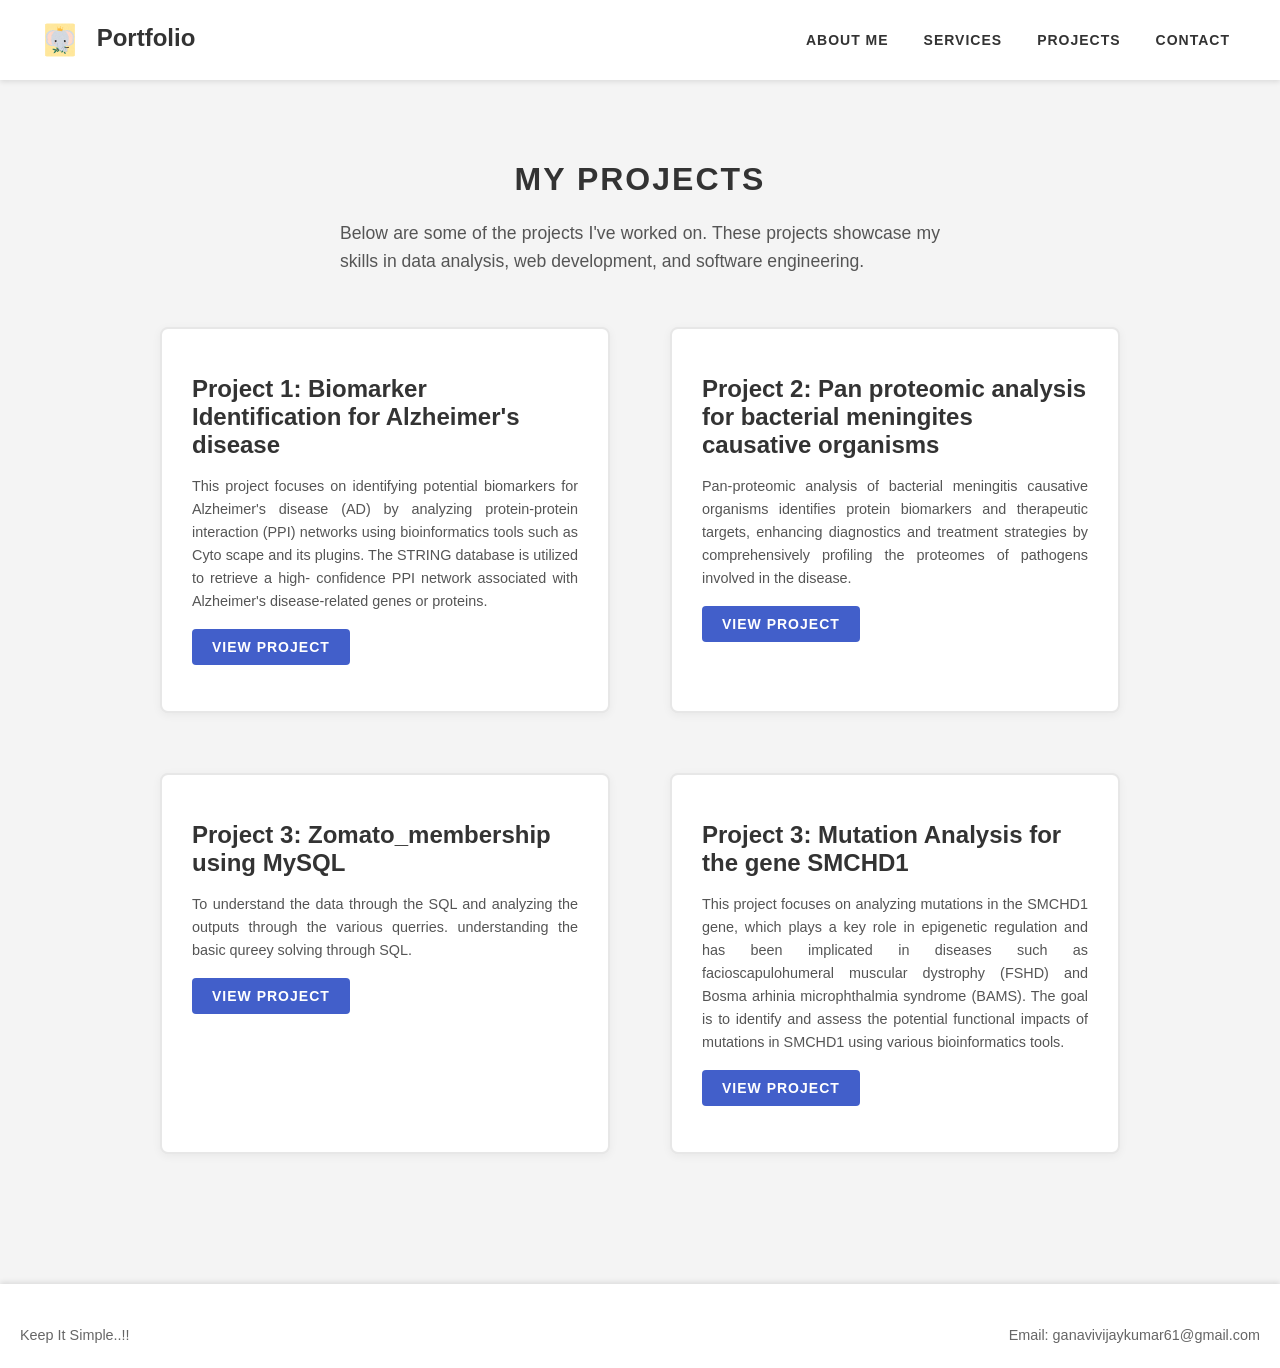
==== projects.html @ 9294e3aa "Add files via upload" ====
<!DOCTYPE html>
<html lang="en">
<head>
    <meta charset="UTF-8">
    <meta name="viewport" content="width=device-width, initial-scale=1.0">
    <title>Projects - Portfolio</title>
    <link rel="stylesheet" href="./assets/css/styles.css">
    <style>
   

        a {
            text-decoration: none;
            margin: 1rem 0;
            font-weight: 600;
            text-transform: uppercase;
            font-size: 0.8125rem;
            letter-spacing: 1px;
            color: #5b7abb;
        }

        p {
            font-size: 0.9rem;
            margin: 1rem 0;
            line-height: 1.6;
            text-align: justify;
            color: #666;
        }

        section {
            max-width: 1000px;
            margin: 0 auto;
            text-align: center;
            padding: 60px 20px;
        }

        h3 {
            font-family: 'Montserrat', sans-serif;
            font-weight: 700;
            color: #333;
            font-size: 2rem;
            margin: 1.3rem 0;
            text-transform: uppercase;
            letter-spacing: 2px;
        }

        .section-lead {
            max-width: 600px;
            margin: 1rem auto 2rem;
            align-content: center;
            font-size: 1.1rem;
            color: #555;
        }

        /* Projects Grid Styles */
        .projects-grid {
            display: flex;
            align-items: stretch;
            flex-wrap: wrap;
            gap: 20px;
        }

        .project {
            background: #fff;
            margin: 20px;
            padding: 30px;
            border-radius: 8px;
            text-align: left;
            flex: 1 1 calc(33.333% - 40px);
            border: 2px solid #e7e7e7;
            transition: all 0.3s ease;
            box-shadow: 0 2px 10px rgba(0, 0, 0, 0.05);
            position: relative;
            overflow: hidden;
        }

        .project:hover {
            box-shadow: 0 8px 20px rgba(0, 0, 0, 0.15);
            transform: translateY(-5px);
        }

        .project i {
            font-size: 3rem;
            margin-bottom: 20px;
            color: #42b7ca;
        }

        .project h4 {
            font-family: 'Montserrat', sans-serif;
            font-weight: 600;
            color: #333;
            font-size: 1.5rem;
            margin: 1rem 0 0.6rem;
        }

        .project p {
            color: #555;
        }

        .project:before {
            content: "";
            position: absolute;
            top: 0;
            left: 0;
            width: 100%;
            height: 4px;
            background: linear-gradient(90deg, #42b7ca, #425fca, #9c42ca);
            transform: scaleX(0);
            transform-origin: left;
            transition: transform 0.3s ease;
        }

        .project:hover:before {
            transform: scaleX(1);
        }

        .project .cta {
            margin-top: auto;
            display: inline-block;
            color: #fff;
            background-color: #425fca;
            padding: 10px 20px;
            border-radius: 4px;
            font-size: 0.875rem;
            transition: background-color 0.3s ease;
        }

        .project .cta:hover {
            background-color: #333;
        }

        @media all and (max-width: 900px) {
            .projects-grid {
                flex-direction: column;
                gap: 0;
            }

            .project {
                margin: 20px auto;
            }
        }
    </style>
</head>
<body>
    <header>
        <div class="header-content">
            <div class="elephant">
                <h1><img src="./assets/images/elephant-svgrepo-com.svg" alt="Elephant Icon"> Portfolio</h1>
            </div>
            <button class="menu-toggle" aria-label="Toggle navigation">
                <span class="bar"></span>
                <span class="bar"></span>
                <span class="bar"></span>
            </button>
            <nav class="nav-menu">
                <a href="index.html">ABOUT ME</a>
                <a href="services.html">SERVICES</a>
                <a href="projects.html">PROJECTS</a>
                <a href="contact.html">CONTACT</a>
            </nav>
        </div>
    </header>

    <section>
        <h3>My Projects</h3>
        <p class="section-lead">Below are some of the projects I've worked on. These projects showcase my skills in data analysis, web development, and software engineering.</p>
        <div class="projects-grid">
            <div class="project project1">
                <i class="ti-desktop"></i>
                <h4>Project 1: Biomarker Identification for Alzheimer's disease</h4>
                <p>This project focuses on identifying potential biomarkers for Alzheimer's disease (AD) by analyzing protein-protein interaction (PPI) networks using bioinformatics tools such as Cyto scape and its plugins. The STRING database is utilized to retrieve a high- confidence PPI network associated with Alzheimer's disease-related genes or proteins.</p>
                <a href="#" class="cta">View Project</a>
            </div>

            <div class="project project2">
                <i class="ti-mobile"></i>
                <h4>Project 2: Pan proteomic analysis for bacterial meningites causative organisms</h4>
                <p>Pan-proteomic analysis of bacterial meningitis causative organisms identifies protein biomarkers and therapeutic targets,
                    enhancing diagnostics and treatment strategies by comprehensively profiling the proteomes of pathogens involved in the disease.</p>
                <a href="#" class="cta">View Project</a>
            </div>

            <div class="project project3">
                <i class="ti-cloud"></i>
                <h4>Project 3: Zomato_membership using MySQL</h4>
                <p>To understand the data through the SQL and analyzing the outputs through the various querries. understanding the basic qureey solving through SQL.</p>
                <a href="#" class="cta">View Project</a>
            </div>
            <div class="project project3">
                <i class="ti-cloud"></i>
                <h4>Project 3: Mutation Analysis for the gene SMCHD1</h4>
                <p>This project focuses on analyzing mutations in the SMCHD1 gene, which plays a key role in epigenetic regulation and has been implicated in diseases such as facioscapulohumeral muscular dystrophy (FSHD) and Bosma arhinia microphthalmia syndrome (BAMS). The goal is to identify and assess the potential functional impacts of mutations in SMCHD1 using various bioinformatics tools.</p>
                <a href="#" class="cta">View Project</a>
            </div>
        </div>
    </section>

    <footer>
        <div class="footer-info">
            <p>Keep It Simple..!!</p>
            <p>Email: ganavivijaykumar61@gmail.com</p>
        </div>
    </footer>

    <script src="./assets/js/script.js"></script>
</body>
</html>
---- assets/css/styles.css ----
body {
    font-family: Arial, sans-serif;
    margin: 0;
    padding: 0;
    background-color: #f4f4f4;
    color: #333;
}

header {
    background-color: white;
    padding: 20px;
    box-shadow: 0 2px 5px rgba(0, 0, 0, 0.1);
    position: relative; /* Ensure the menu toggle is positioned correctly */
}

.header-content {
    max-width: 1200px;
    margin: 0 auto;
    display: flex;
    justify-content: space-between;
    align-items: center;
    position: relative;
}

.header-content h1 {
    font-size: 24px;
    margin: 0;
}

.header-content h1 span {
    color: #999;
}

header nav a {
    margin: 0 10px;
    text-decoration: none;
    color: #333;
    font-size: 14px;
    font-weight: bold;
}

header nav a:hover {
    color: #007bff;
}

.menu-toggle {
    display: none;
    background: none;
    border: none;
    cursor: pointer;
    padding: 10px;
    position: absolute;
    right: 20px;
    z-index: 1000;
}

.menu-toggle .bar {
    display: block;
    width: 25px;
    height: 3px;
    background: #333;
    margin: 5px auto;
    transition: 0.3s;
}

.nav-menu {
    display: flex;
    flex-direction: row;
    gap: 15px;
}

.nav-menu a {
    text-decoration: none;
    color: #333;
    font-size: 14px;
    font-weight: bold;
}

.nav-menu a:hover {
    color: #007bff;
}

.nav-menu.active {
    display: flex;
}

.intro-section {
    display: flex;
    background-color: #f4f4f4;
    padding: 20px;
    position: relative;
}

.left-side {
    background-color: #fcecdf;
    width: 30%;
    padding: 20px;
    box-shadow: 0 2px 10px rgba(0, 0, 0, 0.1);
    position: relative;
}

.card {
    background-color: #f7efe9;
    padding: 50px 10px;
    box-shadow: 0 2px 10px rgba(0, 0, 0, 0.1);
    text-align: center;
    width: 300px;
    height: auto;
    position: absolute;
    top: 40px;
    left: 200px;
}

.card img {
    border-radius: 50%;
    margin-bottom: 10px;
    width: 200px;
    height: 200px;
}

.card h2 {
    font-size: 20px;
    margin-bottom: 10px;
}

.card p {
    font-size: 14px;
    color: #666;
}

.social-icons {
    display: flex;
    gap: 10px;
    justify-content: center;
}

.social-icons a {
    margin: 5px;
    text-decoration: none;
    color: #333;
    font-size: 18px;
}

.social-icons a:hover {
    color: #007bff;
}

.social-icons img {
    width: 24px;
    height: 24px;
    vertical-align: middle;
}

.main-content {
    max-width: 600px;
    flex-grow: 1;
    height: 500px;
    margin-left: 180px;
    margin-top: 50px;
}

.main-content h1 {
    font-size: 36px;
    line-height: 1.2;
    margin-bottom: 20px;
}

.main-content p {
    font-size: 18px;
    margin-bottom: 20px;
}

.main-content .buttons .btn {
    background-color: #007bff;
    color: white;
    padding: 10px 20px;
    text-decoration: none;
    margin-right: 10px;
    font-size: 14px;
    border-radius: 5px;
}

.main-content .buttons .btn:hover {
    background-color: #0056b3;
}

.description {
    margin-top: 20px;
    font-size: 14px;
    line-height: 1.6;
}

footer {
    background-color: white;
    padding: 20px;
    box-shadow: 0 -2px 5px rgba(0, 0, 0, 0.1);
    text-align: center;
    margin-top: 50px;
}

footer p {
    margin: 0;
}

.footer-info {
    display: flex;
    justify-content: space-between;
    margin-top: 20px;
    font-size: 14px;
}

.footer-info p {
    margin: 0;
}

.footer-social a {
    margin: 0 10px;
    text-decoration: none;
    color: #333;
}

.footer-social a:hover {
    color: #007bff;
}

@media (max-width: 768px) {
    .header-content {
        flex-direction: column;
        text-align: center;
    }

    .menu-toggle {
        display: block;
    }

    .nav-menu {
        display: none;
        flex-direction: column;
        position: fixed;
        top: 0;
        right: 0;
        width: 100%;
        height: 100%;
        background-color: white;
        box-shadow: 0 2px 5px rgba(0, 0, 0, 0.2);
        padding: 20px;
        z-index: 1000;
        justify-content: center;
        align-items: center;
    }

    .nav-menu a {
        font-size: 24px;
        margin: 15px 0;
    }

    .nav-menu.active {
        display: flex;
    }

    .intro-section {
        flex-direction: column;
        align-items: center;
        text-align: center;
    }

    .left-side {
        width: 100%;
        margin-bottom: 20px;
        padding: 0;
        box-shadow: none;
    }

    .card {
        position: static;
        margin: 0 auto;
        width: 90%;
    }

    .main-content {
        margin-left: 0;
        margin-top: 20px;
        width: 90%;
    }

    .main-content h1 {
        font-size: 28px;
    }

    .main-content p, .description {
        font-size: 16px;
    }

    .footer-info {
        text-align: center;
        flex-direction: column;
    }
}

@media (max-width: 480px) {
    .header-content h1 {
        font-size: 20px;
    }

    .main-content h1 {
        font-size: 24px;
    }

    .main-content p, .description {
        font-size: 14px;
    }

    .footer-info {
        flex-direction: column;
    }

    .card {
        width: 80%;
        margin: 0 auto;
    }

    .main-content {
        width: 90%;
        margin: 20px auto;
    }

    
}

.elephant img {
    border-radius: 40%;
    width: 40px;
    height: auto;
    margin-right: 10px;
    vertical-align: middle;
}
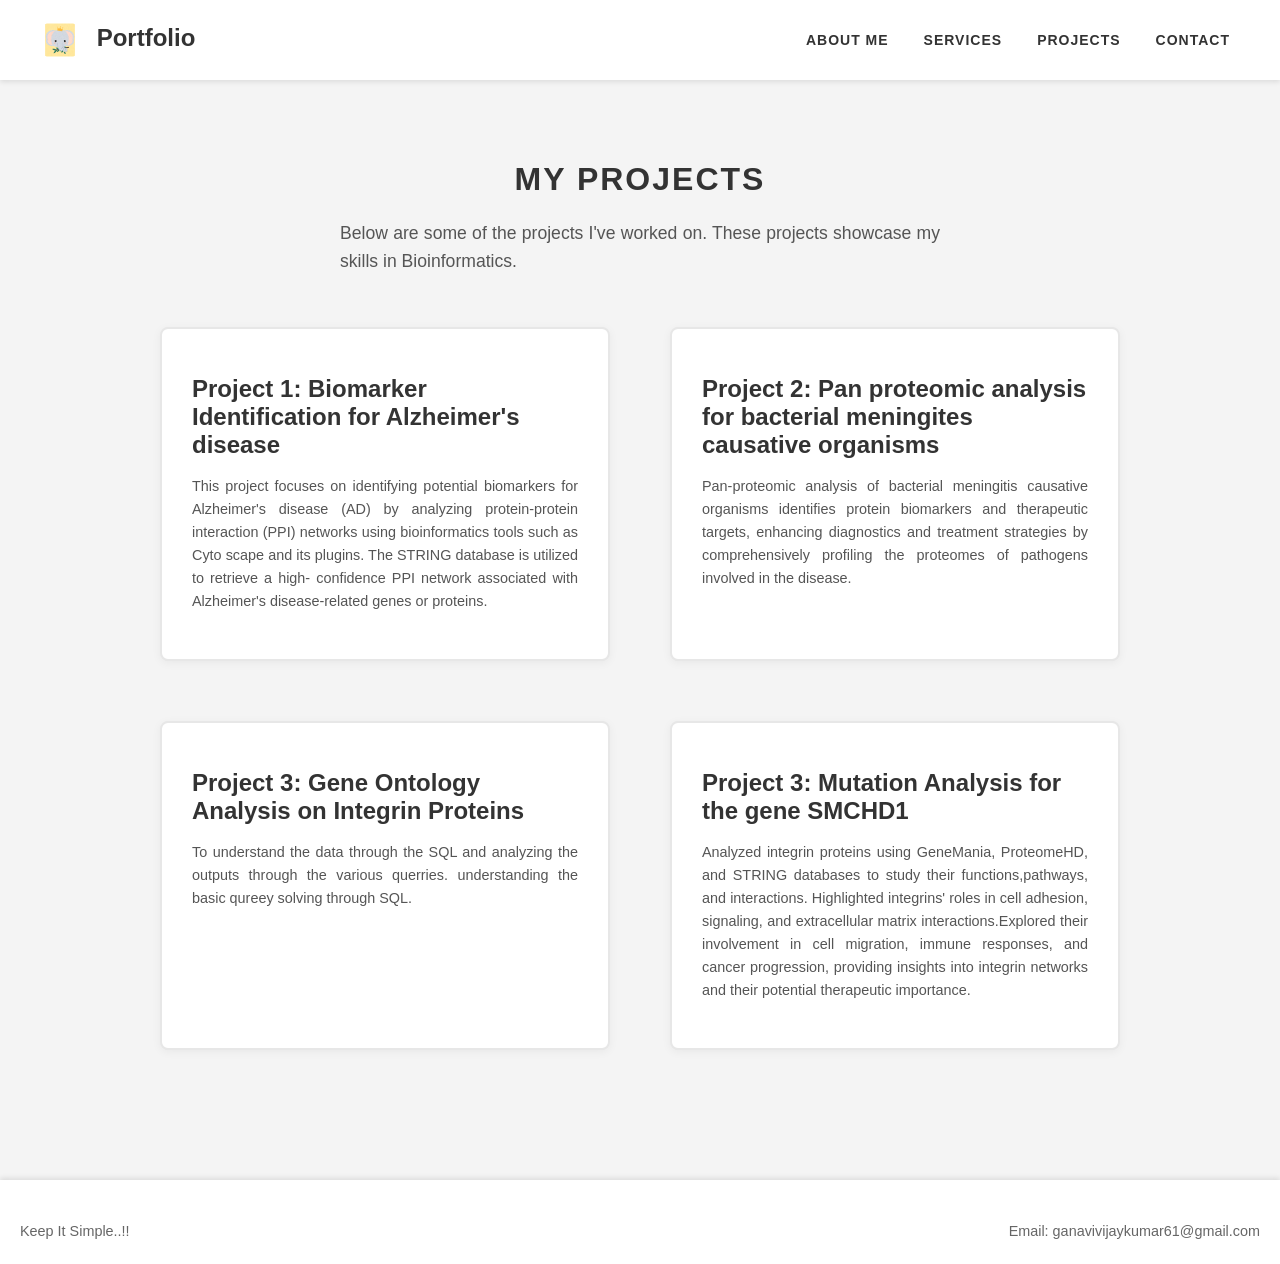
==== commit 01545363: "projects.html" ====
--- a/projects.html
+++ b/projects.html
@@ -162,13 +162,13 @@
 
     <section>
         <h3>My Projects</h3>
-        <p class="section-lead">Below are some of the projects I've worked on. These projects showcase my skills in data analysis, web development, and software engineering.</p>
+        <p class="section-lead">Below are some of the projects I've worked on. These projects showcase my skills in Bioinformatics.</p>
         <div class="projects-grid">
             <div class="project project1">
                 <i class="ti-desktop"></i>
                 <h4>Project 1: Biomarker Identification for Alzheimer's disease</h4>
                 <p>This project focuses on identifying potential biomarkers for Alzheimer's disease (AD) by analyzing protein-protein interaction (PPI) networks using bioinformatics tools such as Cyto scape and its plugins. The STRING database is utilized to retrieve a high- confidence PPI network associated with Alzheimer's disease-related genes or proteins.</p>
-                <a href="#" class="cta">View Project</a>
+<!--                 <a href="#" class="cta">View Project</a> -->
             </div>
 
             <div class="project project2">
@@ -176,20 +176,20 @@
                 <h4>Project 2: Pan proteomic analysis for bacterial meningites causative organisms</h4>
                 <p>Pan-proteomic analysis of bacterial meningitis causative organisms identifies protein biomarkers and therapeutic targets,
                     enhancing diagnostics and treatment strategies by comprehensively profiling the proteomes of pathogens involved in the disease.</p>
-                <a href="#" class="cta">View Project</a>
+<!--                 <a href="#" class="cta">View Project</a> -->
             </div>
 
             <div class="project project3">
                 <i class="ti-cloud"></i>
-                <h4>Project 3: Zomato_membership using MySQL</h4>
+                <h4>Project 3: Gene Ontology Analysis on Integrin Proteins</h4>
                 <p>To understand the data through the SQL and analyzing the outputs through the various querries. understanding the basic qureey solving through SQL.</p>
-                <a href="#" class="cta">View Project</a>
+<!--                 <a href="#" class="cta">View Project</a> -->
             </div>
             <div class="project project3">
                 <i class="ti-cloud"></i>
                 <h4>Project 3: Mutation Analysis for the gene SMCHD1</h4>
-                <p>This project focuses on analyzing mutations in the SMCHD1 gene, which plays a key role in epigenetic regulation and has been implicated in diseases such as facioscapulohumeral muscular dystrophy (FSHD) and Bosma arhinia microphthalmia syndrome (BAMS). The goal is to identify and assess the potential functional impacts of mutations in SMCHD1 using various bioinformatics tools.</p>
-                <a href="#" class="cta">View Project</a>
+                <p>Analyzed integrin proteins using GeneMania, ProteomeHD, and STRING databases to study their functions,pathways, and interactions. Highlighted integrins' roles in cell adhesion, signaling, and extracellular matrix interactions.Explored their involvement in cell migration, immune responses, and cancer progression, providing insights into integrin networks and their potential therapeutic importance.</p>
+<!--                 <a href="#" class="cta">View Project</a> -->
             </div>
         </div>
     </section>
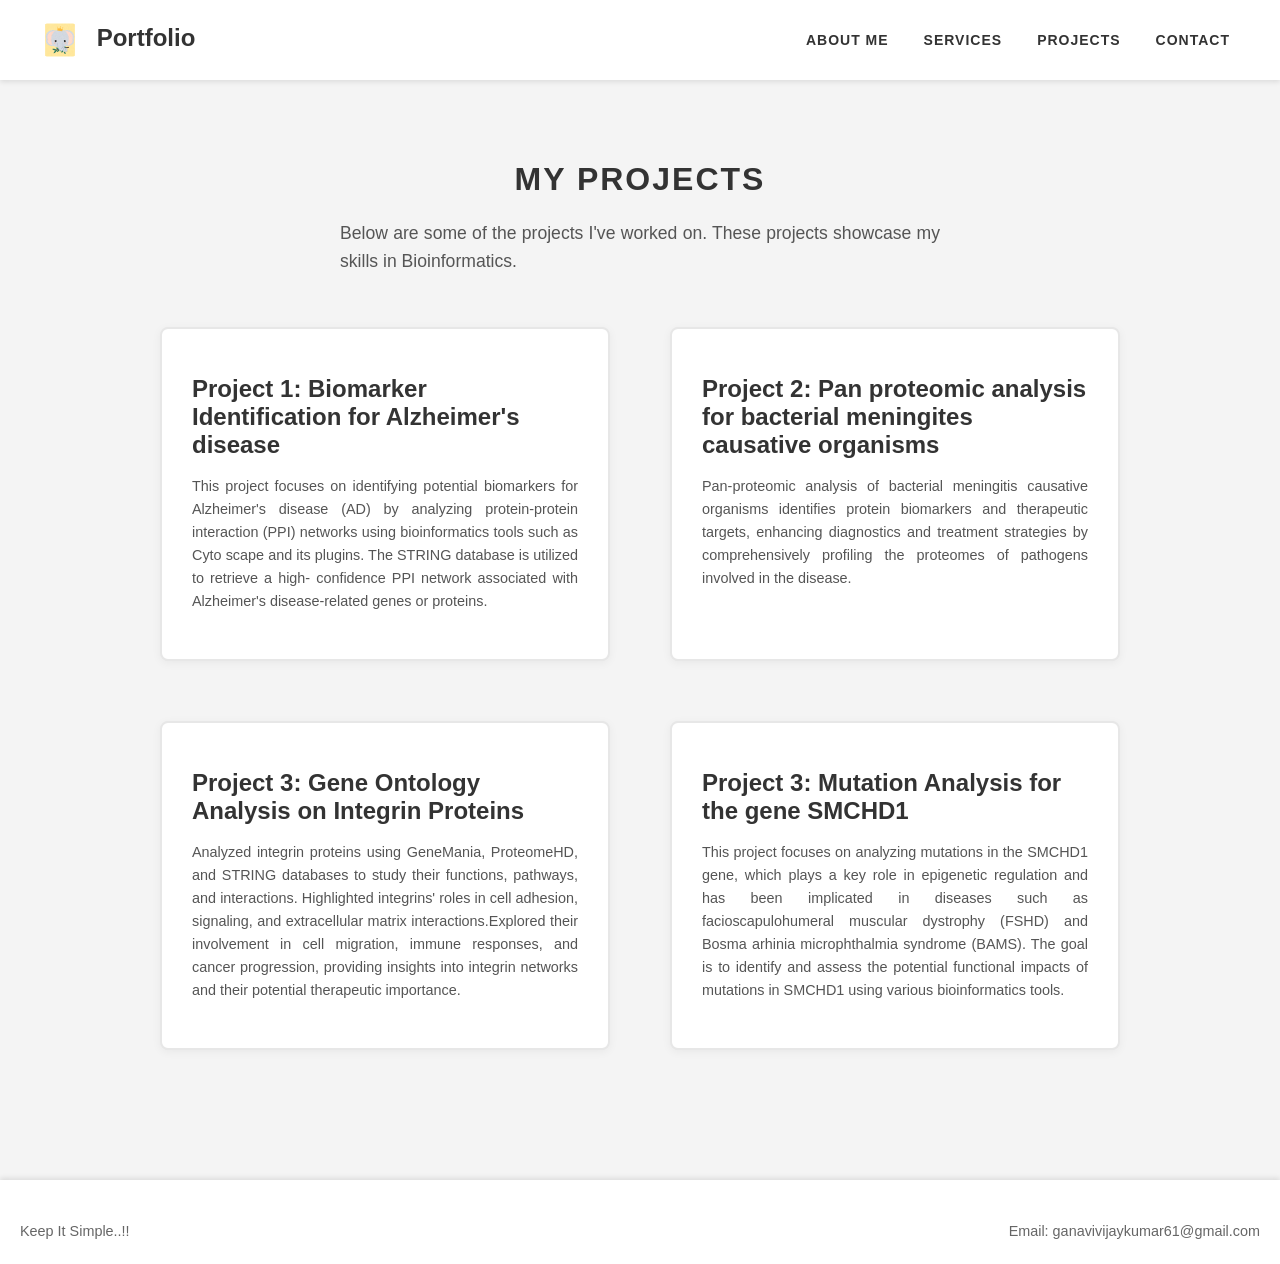
==== commit 96a5b446: "projects.html" ====
--- a/projects.html
+++ b/projects.html
@@ -182,13 +182,13 @@
             <div class="project project3">
                 <i class="ti-cloud"></i>
                 <h4>Project 3: Gene Ontology Analysis on Integrin Proteins</h4>
-                <p>To understand the data through the SQL and analyzing the outputs through the various querries. understanding the basic qureey solving through SQL.</p>
+                <p>Analyzed integrin proteins using GeneMania, ProteomeHD, and STRING databases to study their functions, pathways, and interactions. Highlighted integrins' roles in cell adhesion, signaling, and extracellular matrix interactions.Explored their involvement in cell migration, immune responses, and cancer progression, providing insights into integrin networks and their potential therapeutic importance.</p>
 <!--                 <a href="#" class="cta">View Project</a> -->
             </div>
             <div class="project project3">
                 <i class="ti-cloud"></i>
                 <h4>Project 3: Mutation Analysis for the gene SMCHD1</h4>
-                <p>Analyzed integrin proteins using GeneMania, ProteomeHD, and STRING databases to study their functions,pathways, and interactions. Highlighted integrins' roles in cell adhesion, signaling, and extracellular matrix interactions.Explored their involvement in cell migration, immune responses, and cancer progression, providing insights into integrin networks and their potential therapeutic importance.</p>
+               <p>This project focuses on analyzing mutations in the SMCHD1 gene, which plays a key role in epigenetic regulation and has been implicated in diseases such as facioscapulohumeral muscular dystrophy (FSHD) and Bosma arhinia microphthalmia syndrome (BAMS). The goal is to identify and assess the potential functional impacts of mutations in SMCHD1 using various bioinformatics tools.</p>
 <!--                 <a href="#" class="cta">View Project</a> -->
             </div>
         </div>
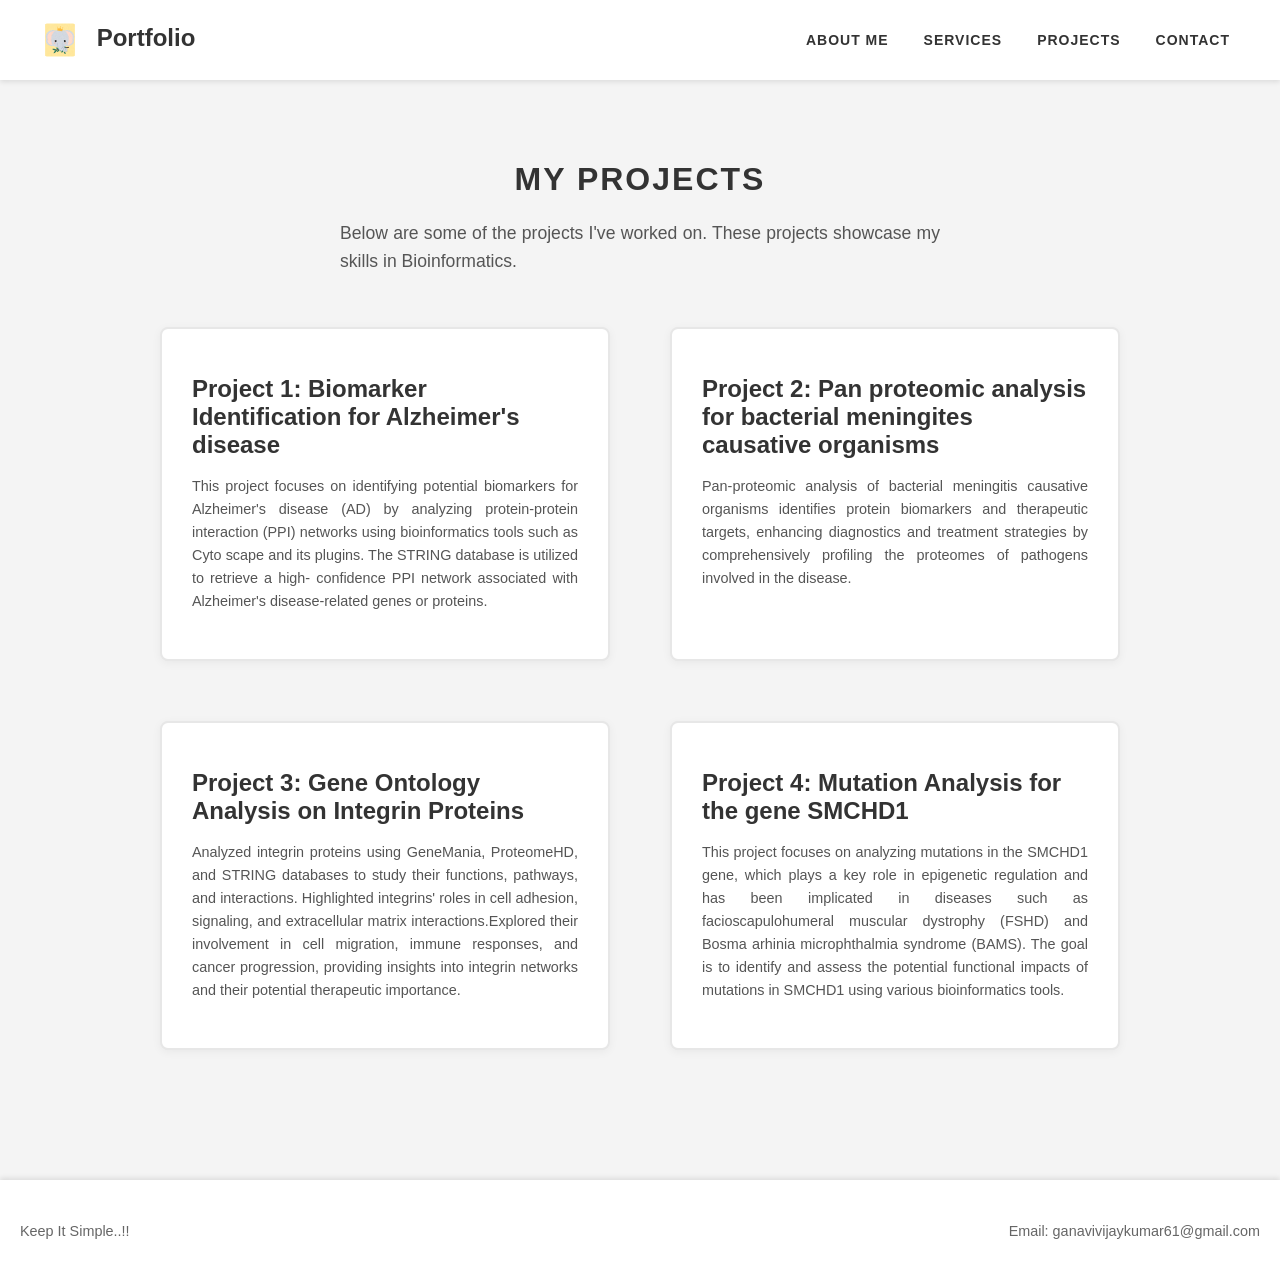
==== commit 8d5d44f3: "projects.html" ====
--- a/projects.html
+++ b/projects.html
@@ -187,7 +187,7 @@
             </div>
             <div class="project project3">
                 <i class="ti-cloud"></i>
-                <h4>Project 3: Mutation Analysis for the gene SMCHD1</h4>
+                <h4>Project 4: Mutation Analysis for the gene SMCHD1</h4>
                <p>This project focuses on analyzing mutations in the SMCHD1 gene, which plays a key role in epigenetic regulation and has been implicated in diseases such as facioscapulohumeral muscular dystrophy (FSHD) and Bosma arhinia microphthalmia syndrome (BAMS). The goal is to identify and assess the potential functional impacts of mutations in SMCHD1 using various bioinformatics tools.</p>
 <!--                 <a href="#" class="cta">View Project</a> -->
             </div>
